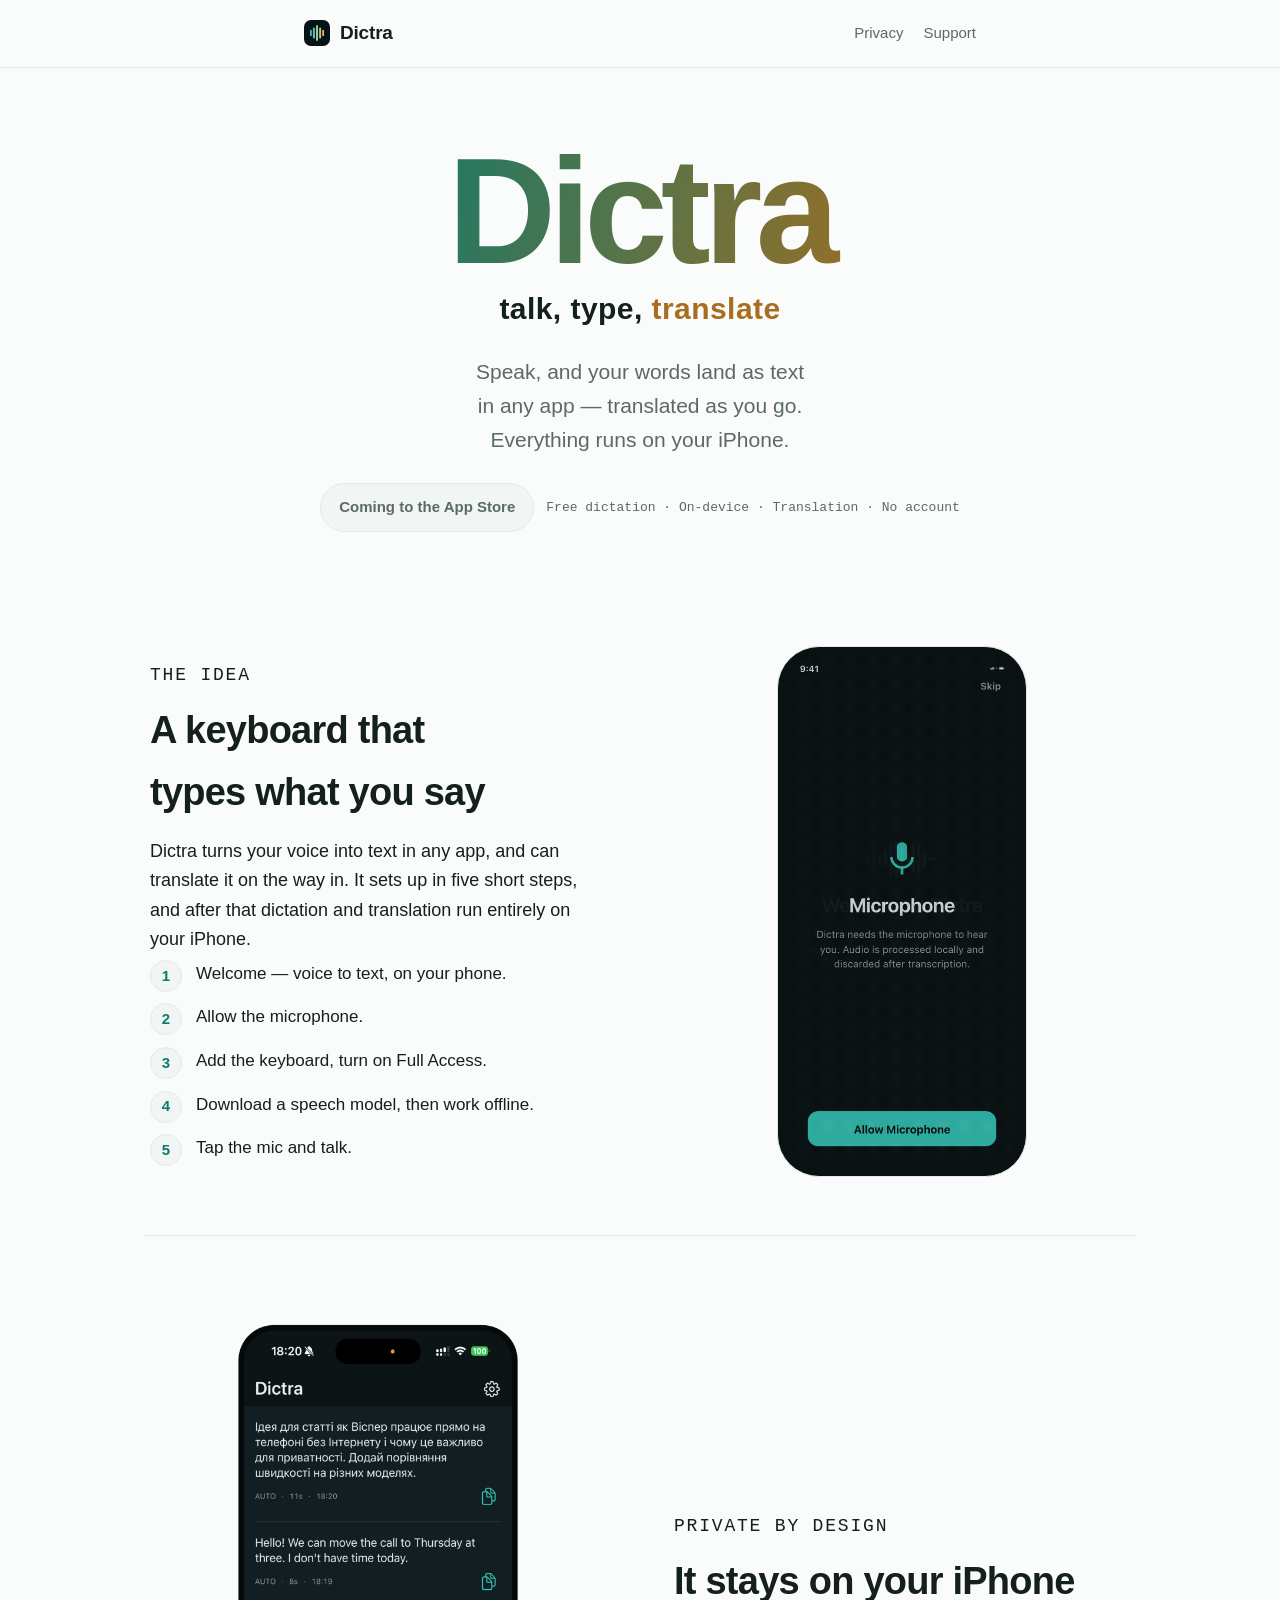
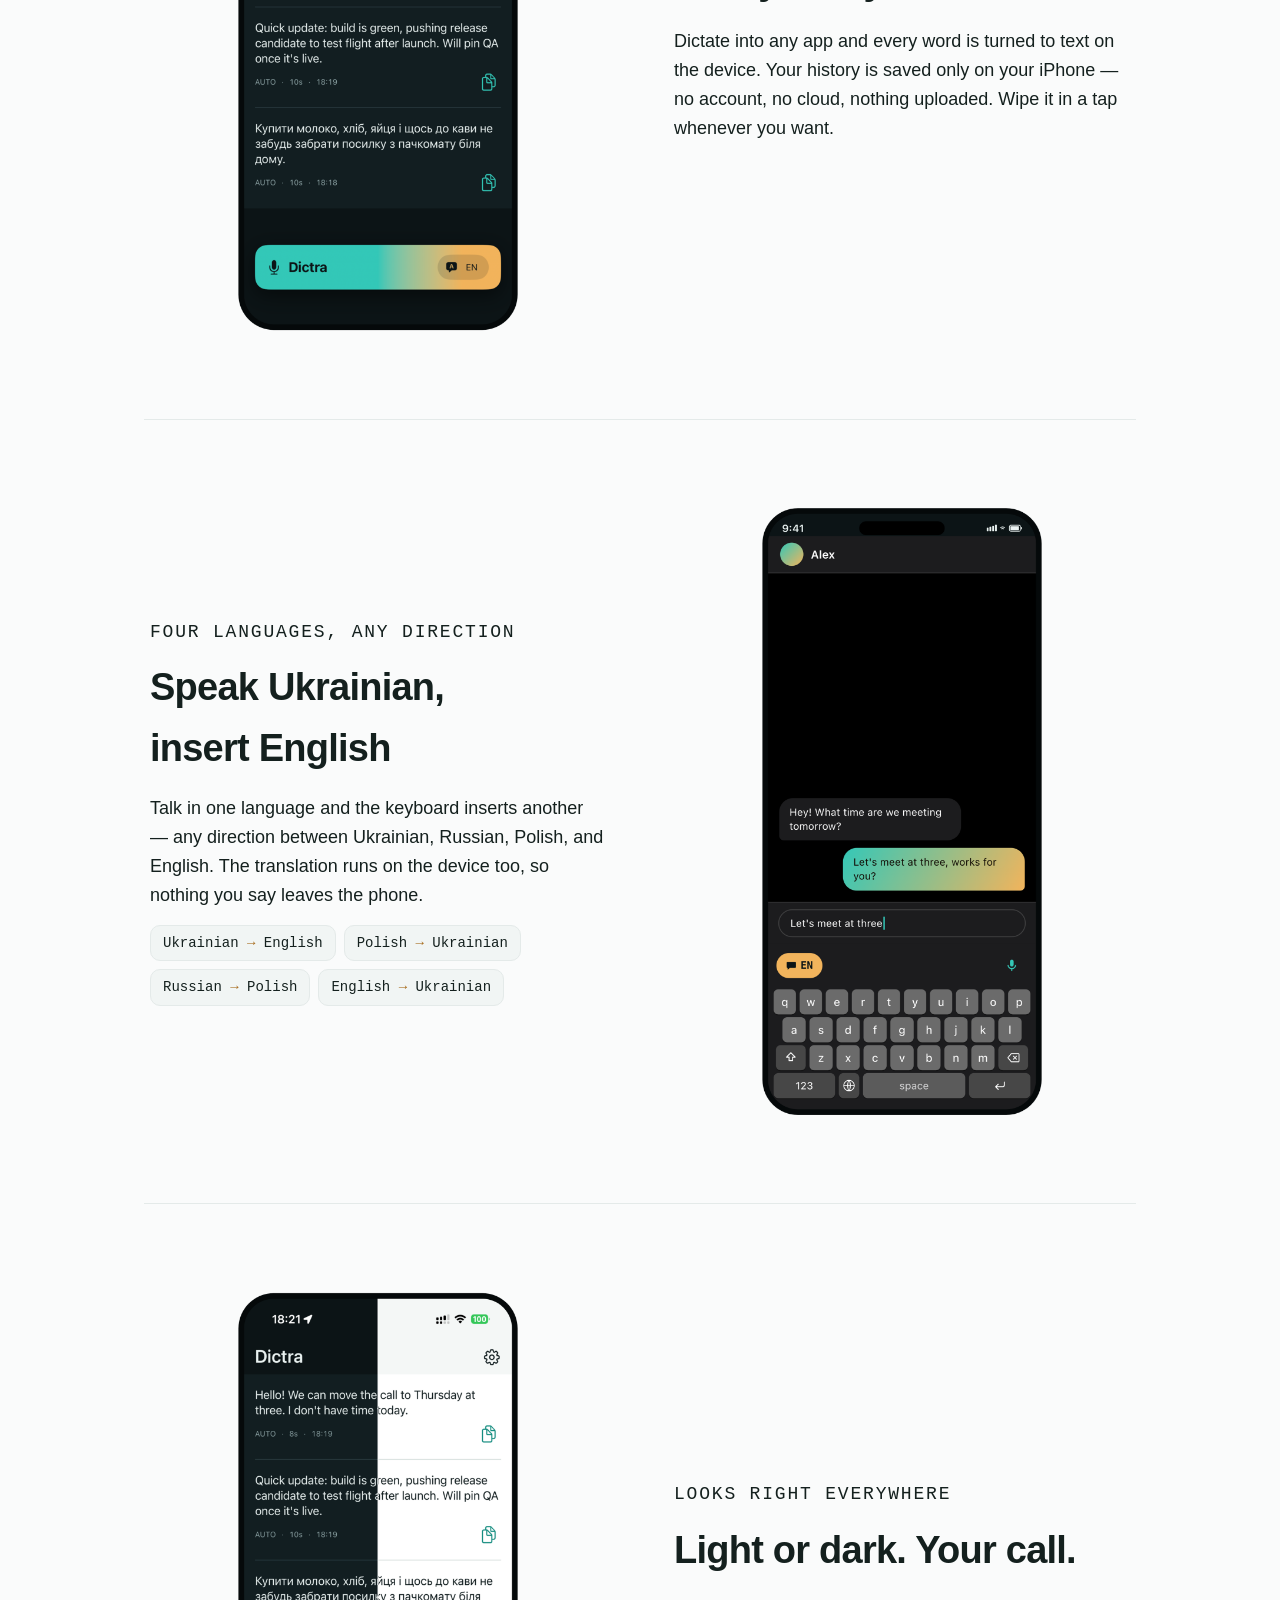
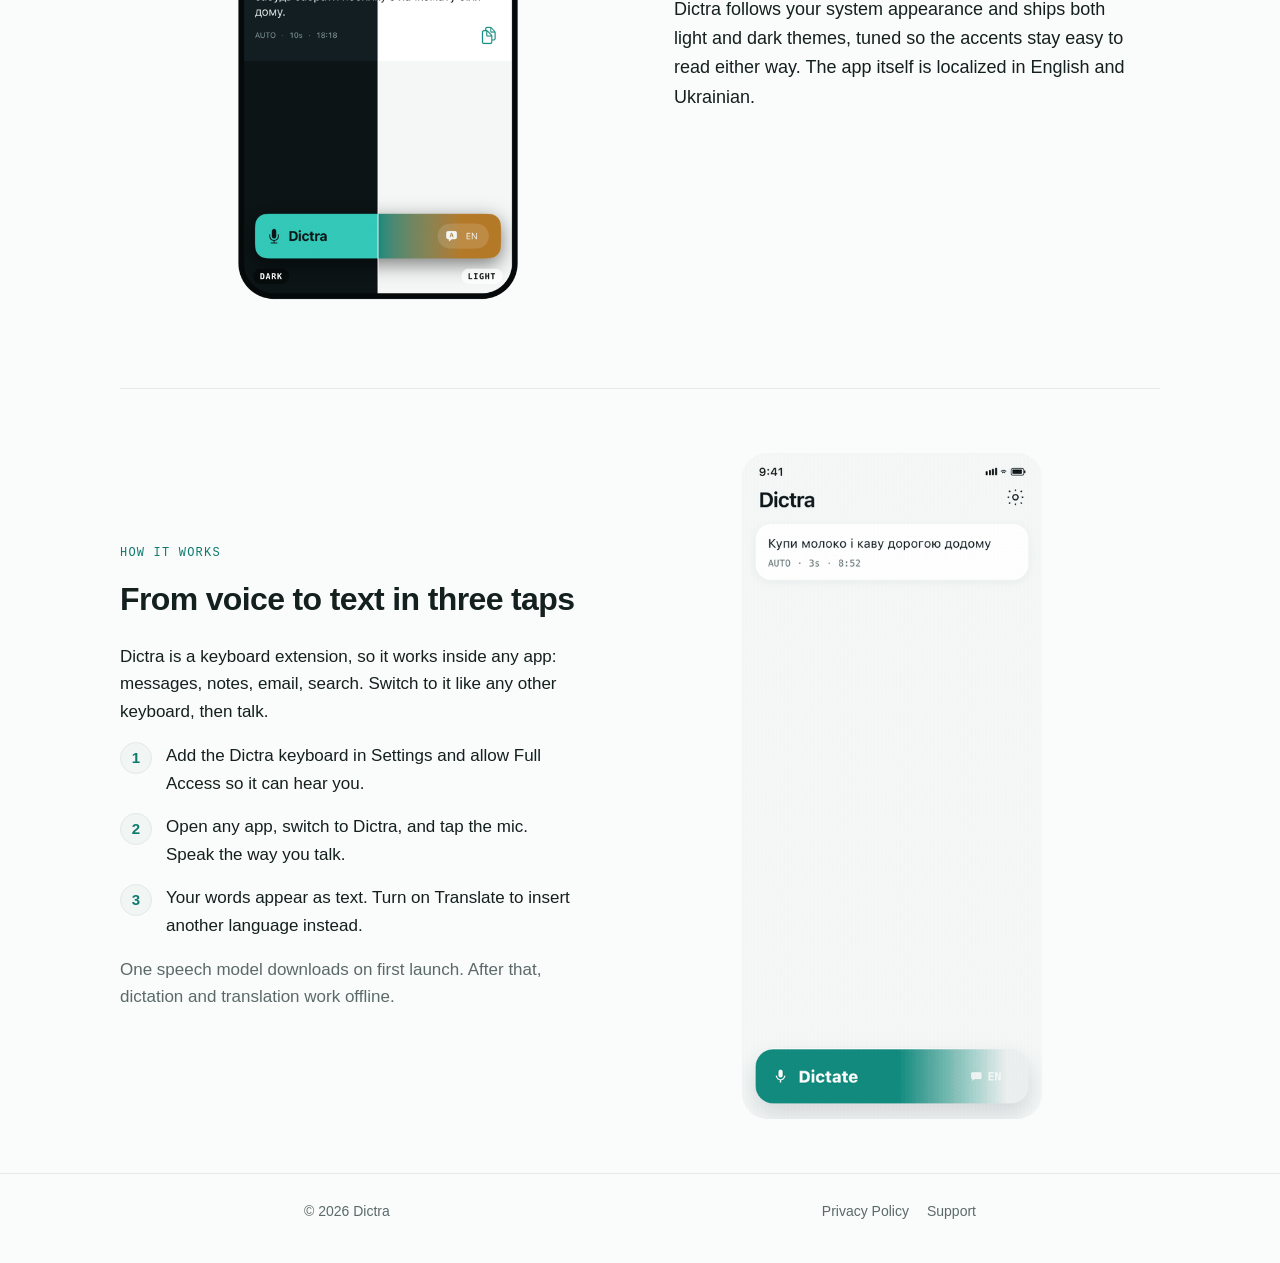
==== index.html @ 906a5cbb "Dictra marketing site: landing, privacy, support Static, self-contained marketing page for Dictra — " ====
<!doctype html>
<html lang="en">
<head>
  <meta charset="utf-8">
  <meta name="viewport" content="width=device-width, initial-scale=1">
  <title>Dictra — Talk, Type, Translate</title>
  <meta name="description" content="A private iOS keyboard that turns your voice into text, or its translation, in any app. Dictation and translation run on your iPhone. Ukrainian, Russian, Polish, English. Free.">
  <link rel="icon" type="image/png" sizes="256x256" href="assets/icon/favicon-256.png">
  <link rel="icon" type="image/png" sizes="32x32" href="assets/icon/favicon-32.png">
  <link rel="apple-touch-icon" href="assets/icon/apple-touch-icon.png">
  <meta name="theme-color" content="#0E1517">
  <meta property="og:type" content="website">
  <meta property="og:title" content="Dictra — Talk, Type, Translate">
  <meta property="og:description" content="Private, on-device dictation and translation in any app. Ukrainian, Russian, Polish, English. Free.">
  <meta property="og:image" content="assets/icon/dictra-icon-1024.png">
  <link rel="stylesheet" href="style.css">
</head>
<body>
  <header class="site-head">
    <div class="wrap">
      <a class="brand" href="index.html"><img class="mark" src="assets/icon/apple-touch-icon.png" alt="" width="26" height="26">Dictra</a>
      <nav class="nav">
        <a href="privacy.html">Privacy</a>
        <a href="support.html">Support</a>
      </nav>
    </div>
  </header>

  <main>
    <section class="hero">
      <div class="wrap">
        <h1 class="wordmark reveal">Dictra</h1>
        <p class="wordtag reveal">talk, type, <span class="tr">translate</span></p>
        <p class="lede reveal">Speak, and your words land as text in any app — translated as you go. Everything runs on your iPhone.</p>
        <div class="cta-row reveal">
          <span class="pill">Coming to the App Store</span>
          <span class="meta-pills">Free dictation · On-device · Translation · No account</span>
        </div>
      </div>
    </section>

    <section class="features">
      <div class="wrap">

        <article class="feature reverse">
          <div class="feature-media reveal from-right">
            <div class="phone-shell">
              <img class="phone-gif" src="assets/video/dictra-onboarding.gif" alt="Dictra's onboarding, screen by screen: welcome, microphone, keyboard, speech model, and the first dictation" loading="lazy" width="440" height="978">
            </div>
          </div>
          <div class="feature-copy reveal">
            <p class="kicker">The idea</p>
            <h2>A keyboard that types what you say</h2>
            <p>Dictra turns your voice into text in any app, and can translate it on the way in. It sets up in five short steps, and after that dictation and translation run entirely on your iPhone.</p>
            <ol class="steps onboarding-steps">
              <li>Welcome — voice to text, on your phone.</li>
              <li>Allow the microphone.</li>
              <li>Add the keyboard, turn on Full Access.</li>
              <li>Download a speech model, then work offline.</li>
              <li>Tap the mic and talk.</li>
            </ol>
          </div>
        </article>

        <article class="feature">
          <div class="feature-media reveal from-left">
            <img src="assets/screenshots/phone-history.png" alt="Dictra home with on-device dictation history" loading="lazy" width="1079" height="2264">
          </div>
          <div class="feature-copy reveal">
            <p class="kicker">Private by design</p>
            <h2>It stays on your iPhone</h2>
            <p>Dictate into any app and every word is turned to text on the device. Your history is saved only on your iPhone — no account, no cloud, nothing uploaded. Wipe it in a tap whenever you want.</p>
          </div>
        </article>

        <article class="feature reverse">
          <div class="feature-media reveal from-right">
            <img src="assets/screenshots/phone-keyboard.png" alt="Dictra keyboard translating Ukrainian to English in a chat" loading="lazy" width="1079" height="2264">
          </div>
          <div class="feature-copy reveal">
            <p class="kicker">Four languages, any direction</p>
            <h2>Speak Ukrainian, insert English</h2>
            <p>Talk in one language and the keyboard inserts another — any direction between Ukrainian, Russian, Polish, and English. The translation runs on the device too, so nothing you say leaves the phone.</p>
            <ul class="examples">
              <li>Ukrainian <b>→</b> English</li>
              <li>Polish <b>→</b> Ukrainian</li>
              <li>Russian <b>→</b> Polish</li>
              <li>English <b>→</b> Ukrainian</li>
            </ul>
          </div>
        </article>

        <article class="feature">
          <div class="feature-media reveal from-left">
            <img src="assets/screenshots/phone-themes.png" alt="Dictra shown side by side in dark and light themes" loading="lazy" width="1079" height="2264">
          </div>
          <div class="feature-copy reveal">
            <p class="kicker">Looks right everywhere</p>
            <h2>Light or dark. Your call.</h2>
            <p>Dictra follows your system appearance and ships both light and dark themes, tuned so the accents stay easy to read either way. The app itself is localized in English and Ukrainian.</p>
          </div>
        </article>

      </div>
    </section>

    <section class="howto">
      <div class="wrap promo">
        <div class="promo-copy reveal">
          <p class="kicker">How it works</p>
          <h2>From voice to text in three taps</h2>
          <p>Dictra is a keyboard extension, so it works inside any app: messages, notes, email, search. Switch to it like any other keyboard, then talk.</p>
          <ol class="steps">
            <li>Add the Dictra keyboard in Settings and allow Full Access so it can hear you.</li>
            <li>Open any app, switch to Dictra, and tap the mic. Speak the way you talk.</li>
            <li>Your words appear as text. Turn on Translate to insert another language instead.</li>
          </ol>
          <p class="muted">One speech model downloads on first launch. After that, dictation and translation work offline.</p>
        </div>
        <div class="promo-video reveal from-right">
          <img class="promo-gif" src="assets/video/dictra-promo.gif" alt="Dictra in motion — dictate into the field, then translate" loading="lazy">
        </div>
      </div>
    </section>
  </main>

  <footer class="site-foot">
    <div class="wrap">
      <span>© 2026 Dictra</span>
      <span class="links">
        <a href="privacy.html">Privacy Policy</a>
        <a href="support.html">Support</a>
      </span>
    </div>
  </footer>

  <script>
    (function () {
      var els = document.querySelectorAll('.reveal');
      var reduce = window.matchMedia && window.matchMedia('(prefers-reduced-motion: reduce)').matches;
      if (reduce || !('IntersectionObserver' in window)) {
        els.forEach(function (el) { el.classList.add('in'); });
        return;
      }
      var io = new IntersectionObserver(function (entries) {
        entries.forEach(function (e) {
          if (e.isIntersecting) { e.target.classList.add('in'); io.unobserve(e.target); }
        });
      }, { threshold: 0.14, rootMargin: '0px 0px -7% 0px' });
      els.forEach(function (el) { io.observe(el); });
    })();
  </script>
</body>
</html>
---- style.css ----
/* Dictra site — shared styles. Self-contained: no web fonts, no third-party
   requests, to match the product's privacy stance. Light and dark via the
   viewer's OS preference. */

:root {
  --bg: #FAFBFB;
  --surface: #FFFFFF;
  --surface-2: #F1F5F4;
  --text: #14201E;
  --muted: #5B6A69;
  --line: #E4EAE9;
  --voice: #0E7A6E;   /* teal — "voice" / dictation */
  --meaning: #A86D1F; /* amber — "meaning" / translation */
  --radius: 14px;
  --maxw: 720px;
  color-scheme: light dark;
}

@media (prefers-color-scheme: dark) {
  :root {
    --bg: #0E1517;
    --surface: #16211F;
    --surface-2: #1B2A2E;
    --text: #E8EFEE;
    --muted: #8DA3A5;
    --line: #26363A;
    --voice: #34C8B8;
    --meaning: #F2B45C;
  }
}

* { box-sizing: border-box; }
html { -webkit-text-size-adjust: 100%; }

body {
  margin: 0;
  background: var(--bg);
  color: var(--text);
  font-family: -apple-system, BlinkMacSystemFont, "Segoe UI", Roboto, Helvetica, Arial, sans-serif;
  font-size: 17px;
  line-height: 1.62;
  -webkit-font-smoothing: antialiased;
  text-rendering: optimizeLegibility;
}

.wrap { max-width: var(--maxw); margin: 0 auto; padding: 0 24px; }

a { color: var(--voice); text-decoration: none; }
a:hover { text-decoration: underline; }
a:focus-visible { outline: 2px solid var(--voice); outline-offset: 2px; border-radius: 4px; }

/* Header */
.site-head { border-bottom: 1px solid var(--line); }
.site-head .wrap {
  display: flex; align-items: center; justify-content: space-between;
  gap: 16px; padding-top: 18px; padding-bottom: 18px;
}
.brand {
  display: inline-flex; align-items: center; gap: 10px;
  font-weight: 700; font-size: 19px; letter-spacing: -0.01em; color: var(--text);
}
.brand:hover { text-decoration: none; }
.brand .mark {
  width: 26px; height: 26px; border-radius: 7px;
  display: inline-block; object-fit: cover; flex: none;
}
.nav { display: flex; gap: 20px; font-size: 15px; }
.nav a { color: var(--muted); }
.nav a:hover { color: var(--text); text-decoration: none; }

/* Hero */
.hero { padding: 76px 0 56px; text-align: center; }
.eyebrow {
  font-family: ui-monospace, "SF Mono", Menlo, monospace;
  font-size: 13px; letter-spacing: 0.08em; text-transform: uppercase;
  color: var(--muted); margin: 0 0 18px;
}
h1 {
  font-size: clamp(38px, 7vw, 56px); line-height: 1.05; letter-spacing: -0.03em;
  font-weight: 800; margin: 0 0 20px; text-wrap: balance;
}
h1 .accent { color: var(--meaning); }
.lede {
  font-size: clamp(18px, 2.4vw, 21px); color: var(--muted);
  max-width: 34ch; margin: 0 auto 26px; text-wrap: balance;
}
.langs {
  display: inline-flex; flex-wrap: wrap; gap: 8px; justify-content: center;
  list-style: none; padding: 0; margin: 0 0 30px;
}
.langs li {
  font-size: 14px; color: var(--text);
  background: var(--surface-2); border: 1px solid var(--line);
  padding: 5px 12px; border-radius: 999px;
}
.cta-row { display: flex; gap: 12px; justify-content: center; flex-wrap: wrap; }
.pill {
  display: inline-flex; align-items: center; gap: 8px;
  font-size: 15px; font-weight: 600;
  padding: 11px 18px; border-radius: 999px;
  background: var(--surface-2); color: var(--muted); border: 1px solid var(--line);
}

/* Sections */
section.block { padding: 40px 0; border-top: 1px solid var(--line); }
section.block:first-of-type { border-top: none; }
.kicker {
  font-family: ui-monospace, "SF Mono", Menlo, monospace;
  font-size: 12px; letter-spacing: 0.1em; text-transform: uppercase;
  color: var(--voice); margin: 0 0 10px;
}
section.block h2 {
  font-size: clamp(24px, 3.5vw, 30px); letter-spacing: -0.02em; font-weight: 750;
  margin: 0 0 12px; text-wrap: balance;
}
section.block p { margin: 0 0 14px; color: var(--text); }
section.block p.muted { color: var(--muted); }

.examples { display: flex; flex-wrap: wrap; gap: 8px; list-style: none; padding: 0; margin: 14px 0 0; }
.examples li {
  font-family: ui-monospace, "SF Mono", Menlo, monospace; font-size: 14px;
  background: var(--surface-2); border: 1px solid var(--line);
  padding: 6px 12px; border-radius: 10px; color: var(--text);
}
.examples li b { color: var(--meaning); font-weight: 600; }

/* Ordered steps */
ol.steps { margin: 6px 0 0; padding: 0; list-style: none; counter-reset: step; }
ol.steps li {
  position: relative; padding: 0 0 16px 46px; counter-increment: step;
}
ol.steps li::before {
  content: counter(step);
  position: absolute; left: 0; top: 0;
  width: 30px; height: 30px; border-radius: 50%;
  background: var(--surface-2); border: 1px solid var(--line);
  color: var(--voice); font-weight: 700; font-size: 15px;
  display: inline-flex; align-items: center; justify-content: center;
}
ol.steps li:last-child { padding-bottom: 0; }

/* Legal / long-form copy */
.doc h1 { font-size: clamp(30px, 5vw, 40px); text-align: left; margin: 0 0 8px; }
.doc .updated { color: var(--muted); font-size: 15px; margin: 0 0 32px; }
.doc h2 {
  font-size: 20px; letter-spacing: -0.01em; font-weight: 700;
  margin: 32px 0 8px;
}
.doc p { margin: 0 0 14px; }
.page-main { padding: 56px 0 72px; }

/* FAQ */
.faq { display: grid; gap: 18px; margin-top: 8px; }
.faq .q {
  background: var(--surface); border: 1px solid var(--line);
  border-radius: var(--radius); padding: 18px 20px;
}
.faq .q h3 { margin: 0 0 6px; font-size: 17px; font-weight: 700; }
.faq .q p { margin: 0; color: var(--muted); }

.contact-card {
  background: var(--surface-2); border: 1px solid var(--line);
  border-radius: var(--radius); padding: 22px 24px; margin-top: 24px;
}
.contact-card .label {
  font-family: ui-monospace, "SF Mono", Menlo, monospace;
  font-size: 12px; letter-spacing: 0.08em; text-transform: uppercase;
  color: var(--muted); margin: 0 0 4px;
}
.contact-card .email { font-size: 20px; font-weight: 700; }

/* Footer */
.site-foot { border-top: 1px solid var(--line); margin-top: 40px; }
.site-foot .wrap {
  display: flex; flex-wrap: wrap; align-items: center; justify-content: space-between;
  gap: 12px; padding-top: 26px; padding-bottom: 40px;
  color: var(--muted); font-size: 14px;
}
.site-foot .links { display: flex; gap: 18px; }
.site-foot a { color: var(--muted); }
.site-foot a:hover { color: var(--text); text-decoration: none; }

@media (max-width: 480px) {
  .hero { padding: 54px 0 40px; }
  .nav { gap: 14px; }
}

/* ---- Landing showcase ---- */
.cta-row { align-items: center; }
.meta-pills {
  font-family: ui-monospace, "SF Mono", Menlo, monospace;
  font-size: 13px; color: var(--muted);
}

/* Brand wordmark — the one bold moment; everything else stays quiet */
.wordmark {
  font-size: clamp(66px, 15vw, 150px);
  line-height: 0.9; letter-spacing: -0.045em; font-weight: 800;
  margin: 0 0 6px;
  background: linear-gradient(104deg, var(--voice) 8%, var(--meaning) 94%);
  -webkit-background-clip: text; background-clip: text;
  color: var(--voice); -webkit-text-fill-color: transparent;
}
.wordtag {
  font-size: clamp(18px, 4.4vw, 30px); font-weight: 650; letter-spacing: 0.015em;
  margin: 0 0 22px; color: var(--text);
}
.wordtag .tr { color: var(--meaning); }

/* Feature rows — large screenshot beside its topic, alternating sides */
.features .wrap, .howto .wrap { max-width: 1040px; }
.feature {
  display: grid; grid-template-columns: 1fr; gap: 22px; align-items: center;
  padding: 34px 0;
}
.feature + .feature { border-top: 1px solid var(--line); }
.feature-media { display: flex; justify-content: center; }
.feature-media img {
  width: 100%; max-width: 290px; height: auto; display: block;
  transition: transform 0.5s cubic-bezier(0.2, 0.7, 0.2, 1);
}
.feature-copy .kicker { margin-bottom: 10px; }
.feature-copy h2 {
  font-size: clamp(26px, 4.2vw, 38px); letter-spacing: -0.02em; font-weight: 750;
  margin: 0 0 14px; text-wrap: balance;
}
.feature-copy p { margin: 0; color: var(--text); font-size: clamp(16px, 2vw, 18px); }

@media (min-width: 760px) {
  .feature { grid-template-columns: 1fr 1fr; gap: 56px; padding: 58px 0; }
  .feature-media img { max-width: 318px; }
  .feature.reverse .feature-media { order: 2; }
  .feature.reverse .feature-copy { order: 1; }
  .feature-copy { padding: 0 6px; }
}
@media (hover: hover) {
  .feature-media:hover img { transform: translateY(-10px); }
  .feature-media:hover .phone-shell { transform: translateY(-10px); }
  .feature-media:hover .phone-gif { transform: none; }
}

/* Onboarding intro — a looping screen in a device shell, so it reads
   as a phone beside the framed screenshots in the other rows. No shadow:
   the landing keeps media flat. */
.phone-shell {
  width: 100%; max-width: 250px;
  padding: 9px; border-radius: 42px;
  background: #0A1113; border: 1px solid var(--line);
  transition: transform 0.5s cubic-bezier(0.2, 0.7, 0.2, 1);
}
.phone-gif {
  display: block; width: 100%; height: auto;
  max-width: none; filter: none; border-radius: 33px;
}
.onboarding-steps { margin-top: 16px; }
.onboarding-steps li { padding-bottom: 13px; }

/* How it works + promo video.
   Internal separators stay short (inset to the content column); only the
   header and footer rules run edge-to-edge. This divider matches the
   feature-row dividers rather than spanning the full section. */
.promo {
  display: grid; grid-template-columns: 1fr; gap: 28px; align-items: center;
  padding: 48px 0 10px;
  border-top: 1px solid var(--line);
}
.promo-copy h2 {
  font-size: clamp(24px, 3.6vw, 32px); letter-spacing: -0.02em; font-weight: 750;
  margin: 0 0 16px; text-wrap: balance;
}
.promo-copy .muted { color: var(--muted); margin-top: 16px; }
.promo-video { display: flex; justify-content: center; }
.promo-video .promo-gif {
  width: 300px; max-width: 80vw; height: auto; border-radius: 26px;
  background: #EEF3F2; display: block;
}
@media (min-width: 760px) {
  .promo { grid-template-columns: 0.92fr 1.08fr; gap: 48px; padding: 64px 0 14px; }
  .promo-video { order: 2; }
  .promo-copy { order: 1; }
}

/* Scroll-reveal motion — light, presentational, respects reduced-motion */
.reveal {
  opacity: 0; transform: translateY(22px);
  transition: opacity 0.7s ease, transform 0.7s cubic-bezier(0.2, 0.7, 0.2, 1);
}
.reveal.from-left { transform: translateX(-34px); }
.reveal.from-right { transform: translateX(34px); }
.reveal.in { opacity: 1; transform: none; }

.hero .reveal { transition-delay: 0.04s; }
.hero .wordmark.reveal { transition-delay: 0.10s; }
.hero .wordtag.reveal { transition-delay: 0.16s; }
.hero .lede.reveal { transition-delay: 0.22s; }
.hero .cta-row.reveal { transition-delay: 0.28s; }
.feature-copy.reveal { transition-delay: 0.08s; }

@media (prefers-reduced-motion: reduce) {
  .reveal, .feature-media img { transition: none; }
  .reveal { opacity: 1; transform: none; }
}

@media (max-width: 480px) {
  .feature-media img { max-width: 258px; }
}
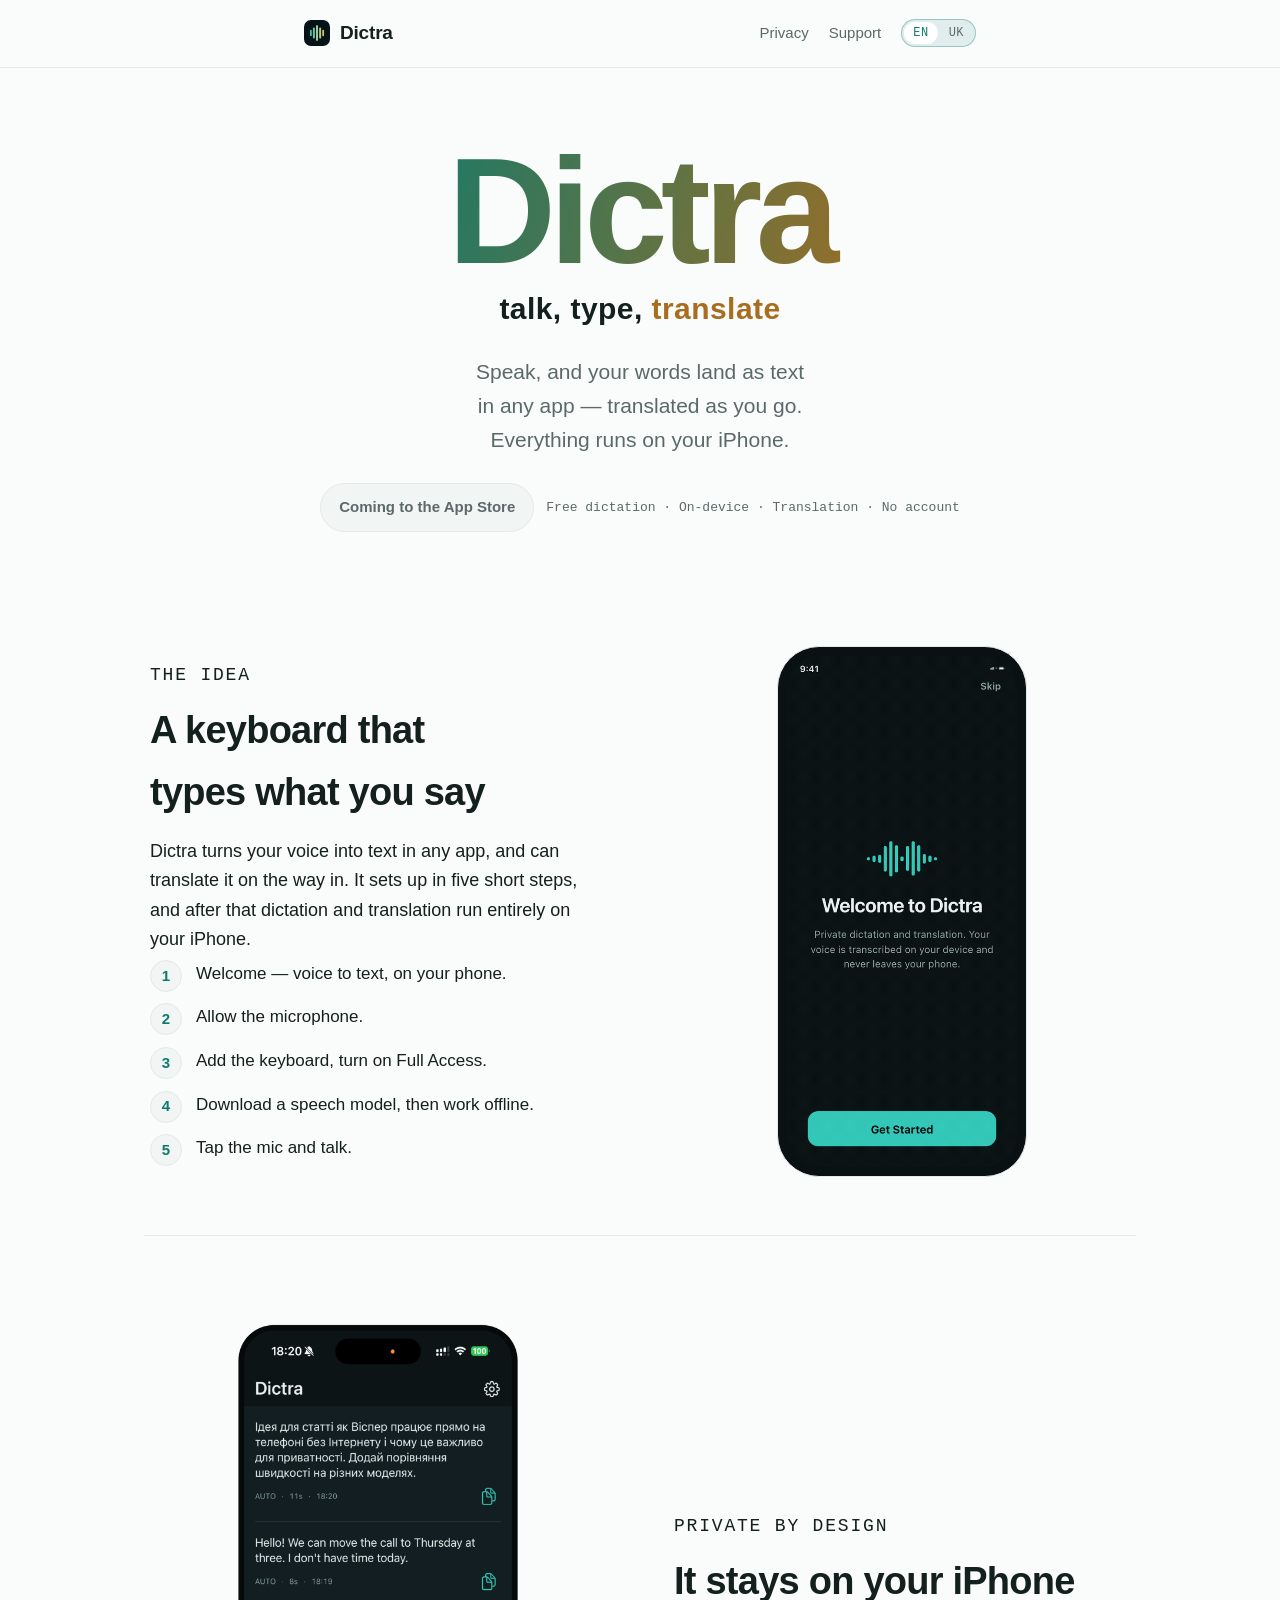
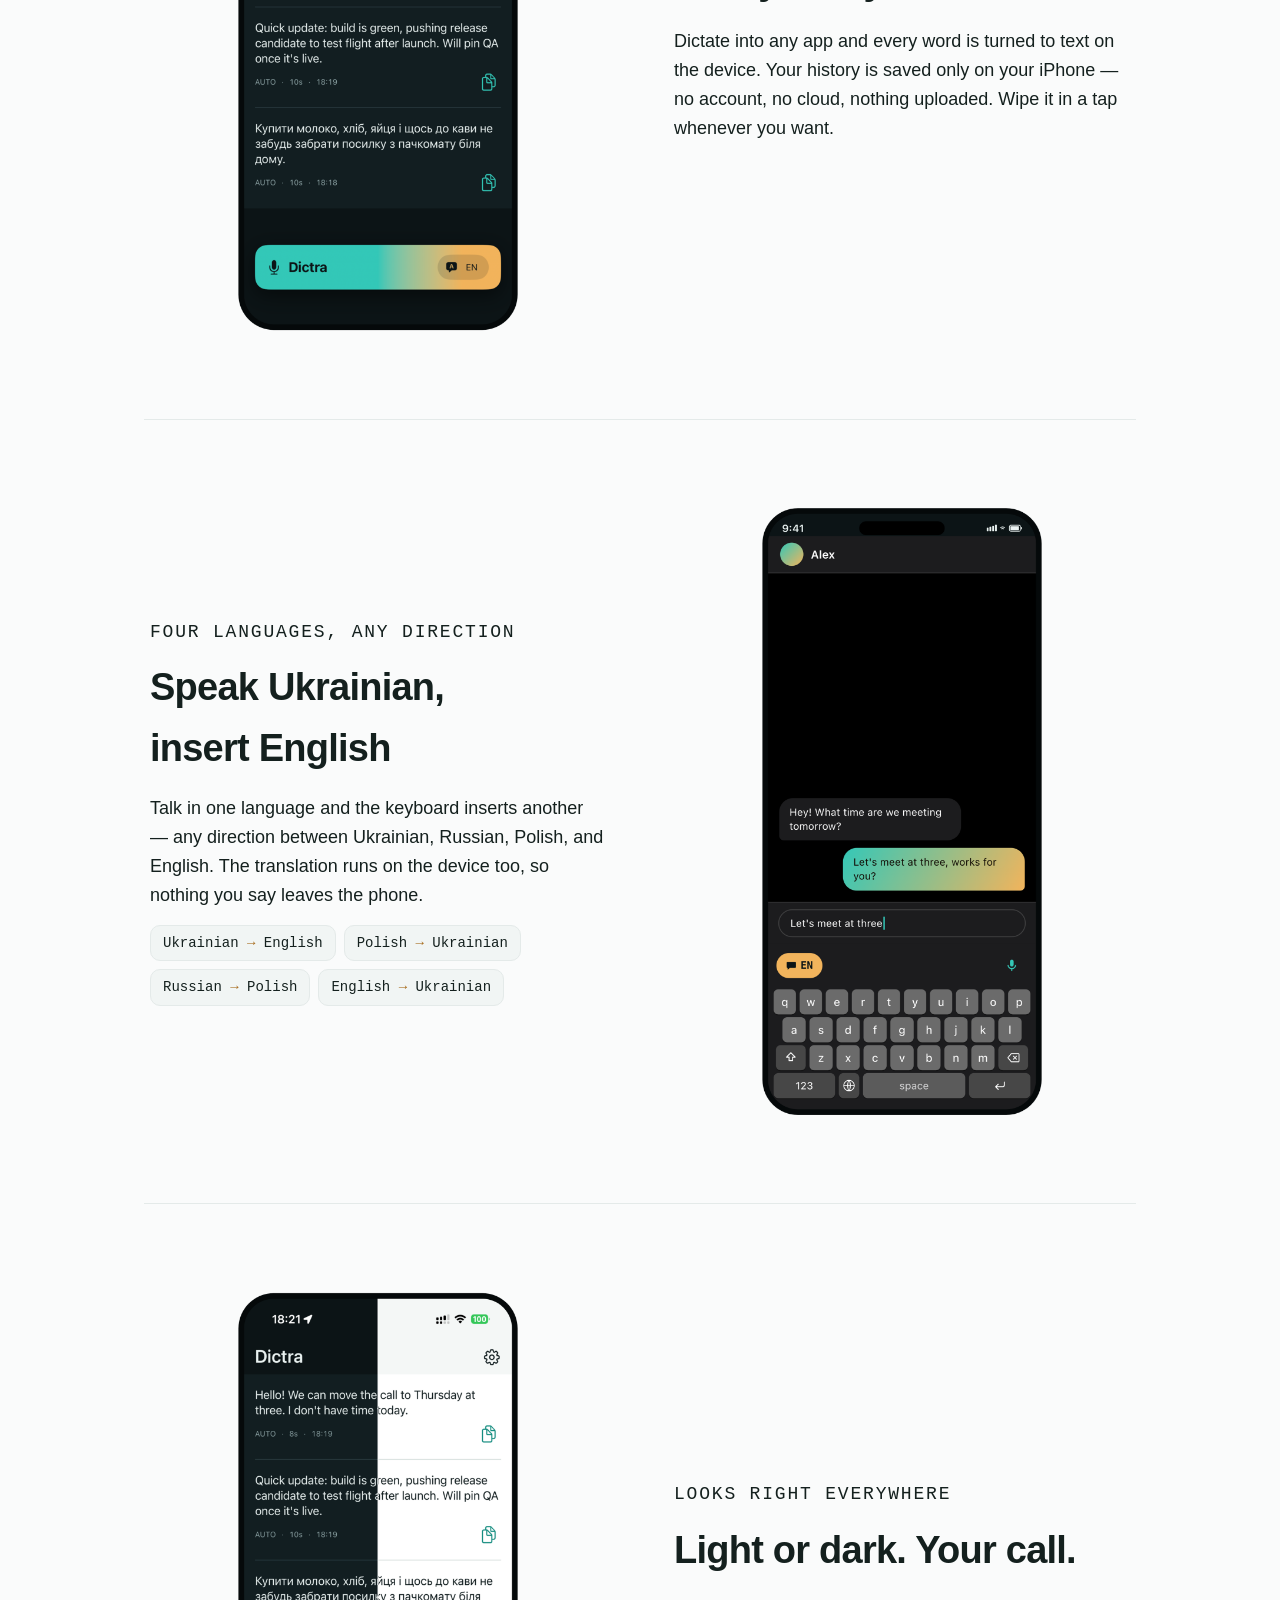
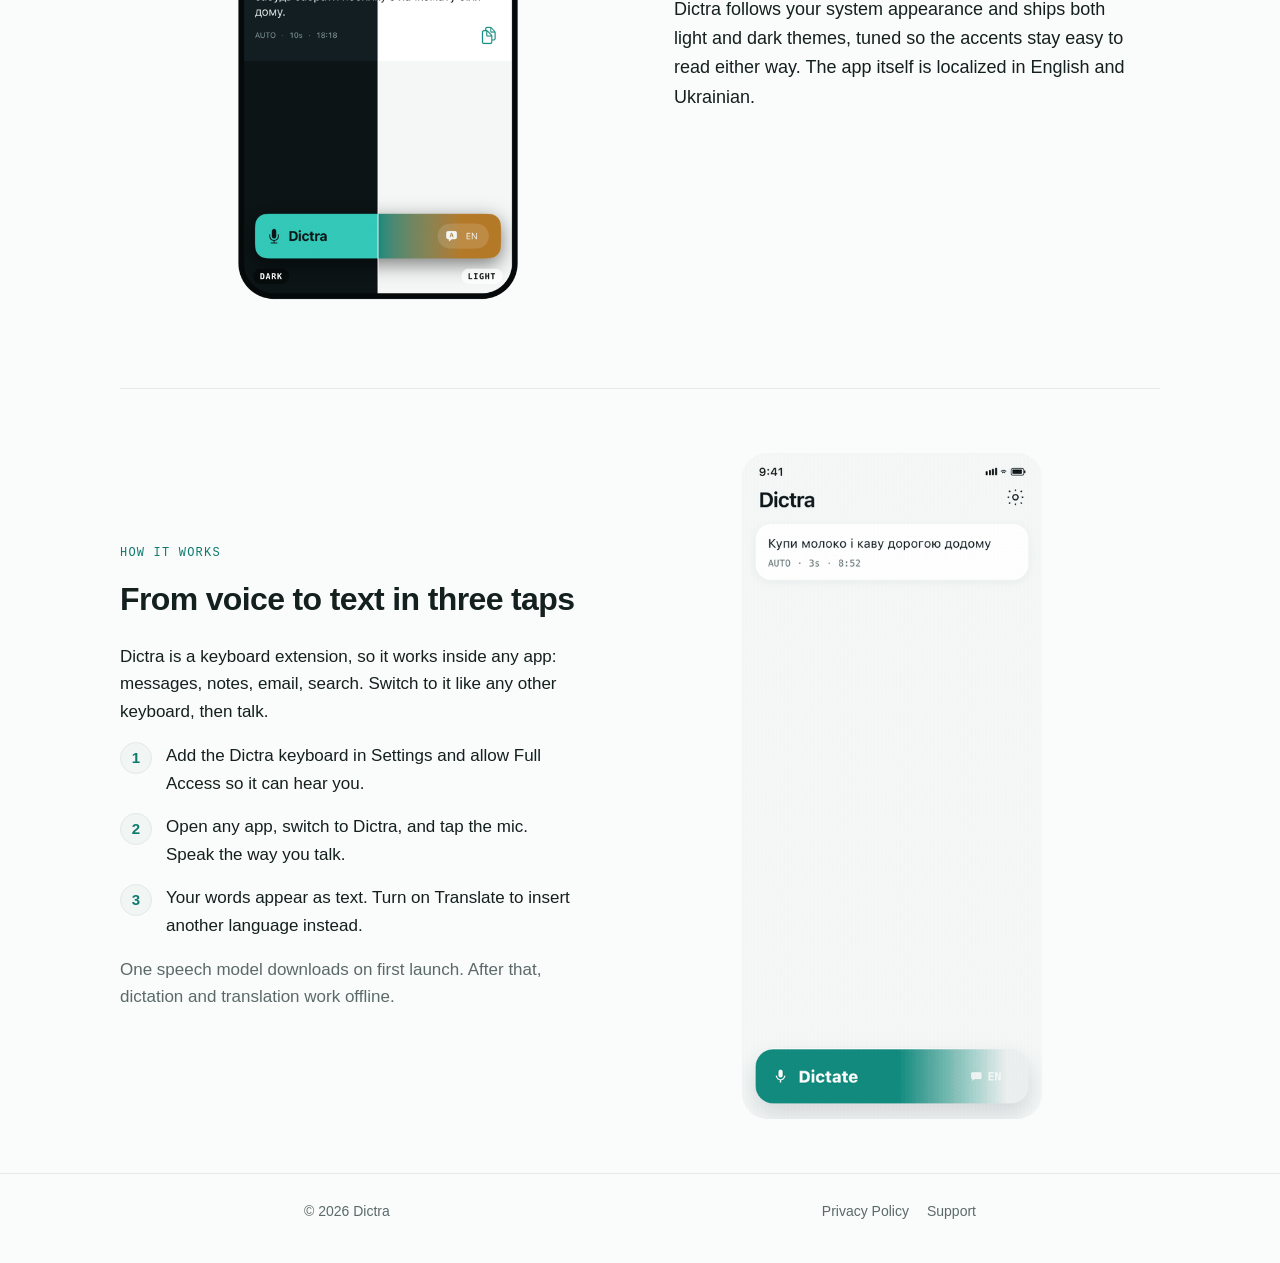
==== commit 6710014a: "Add EN/UK language toggle with Ukrainian localization - i18n.js: client-side EN/UK switch (browser-l" ====
--- a/index.html
+++ b/index.html
@@ -3,7 +3,7 @@
 <head>
   <meta charset="utf-8">
   <meta name="viewport" content="width=device-width, initial-scale=1">
-  <title>Dictra — Talk, Type, Translate</title>
+  <title data-i18n="title.index">Dictra — Talk, Type, Translate</title>
   <meta name="description" content="A private iOS keyboard that turns your voice into text, or its translation, in any app. Dictation and translation run on your iPhone. Ukrainian, Russian, Polish, English. Free.">
   <link rel="icon" type="image/png" sizes="256x256" href="assets/icon/favicon-256.png">
   <link rel="icon" type="image/png" sizes="32x32" href="assets/icon/favicon-32.png">
@@ -20,8 +20,12 @@
     <div class="wrap">
       <a class="brand" href="index.html"><img class="mark" src="assets/icon/apple-touch-icon.png" alt="" width="26" height="26">Dictra</a>
       <nav class="nav">
-        <a href="privacy.html">Privacy</a>
-        <a href="support.html">Support</a>
+        <a href="privacy.html" data-i18n="nav.privacy">Privacy</a>
+        <a href="support.html" data-i18n="nav.support">Support</a>
+        <div class="lang-toggle" role="group" aria-label="Language">
+          <button type="button" data-setlang="en" aria-pressed="true">EN</button>
+          <button type="button" data-setlang="uk" aria-pressed="false">UK</button>
+        </div>
       </nav>
     </div>
   </header>
@@ -30,11 +34,11 @@
     <section class="hero">
       <div class="wrap">
         <h1 class="wordmark reveal">Dictra</h1>
-        <p class="wordtag reveal">talk, type, <span class="tr">translate</span></p>
-        <p class="lede reveal">Speak, and your words land as text in any app — translated as you go. Everything runs on your iPhone.</p>
+        <p class="wordtag reveal" data-i18n="hero.tag">talk, type, <span class="tr">translate</span></p>
+        <p class="lede reveal" data-i18n="hero.lede">Speak, and your words land as text in any app — translated as you go. Everything runs on your iPhone.</p>
         <div class="cta-row reveal">
-          <span class="pill">Coming to the App Store</span>
-          <span class="meta-pills">Free dictation · On-device · Translation · No account</span>
+          <span class="pill" data-i18n="hero.pill">Coming to the App Store</span>
+          <span class="meta-pills" data-i18n="hero.pills">Free dictation · On-device · Translation · No account</span>
         </div>
       </div>
     </section>
@@ -49,15 +53,15 @@
             </div>
           </div>
           <div class="feature-copy reveal">
-            <p class="kicker">The idea</p>
-            <h2>A keyboard that types what you say</h2>
-            <p>Dictra turns your voice into text in any app, and can translate it on the way in. It sets up in five short steps, and after that dictation and translation run entirely on your iPhone.</p>
+            <p class="kicker" data-i18n="f1.kicker">The idea</p>
+            <h2 data-i18n="f1.h2">A keyboard that types what you say</h2>
+            <p data-i18n="f1.p">Dictra turns your voice into text in any app, and can translate it on the way in. It sets up in five short steps, and after that dictation and translation run entirely on your iPhone.</p>
             <ol class="steps onboarding-steps">
-              <li>Welcome — voice to text, on your phone.</li>
-              <li>Allow the microphone.</li>
-              <li>Add the keyboard, turn on Full Access.</li>
-              <li>Download a speech model, then work offline.</li>
-              <li>Tap the mic and talk.</li>
+              <li data-i18n="f1.s1">Welcome — voice to text, on your phone.</li>
+              <li data-i18n="f1.s2">Allow the microphone.</li>
+              <li data-i18n="f1.s3">Add the keyboard, turn on Full Access.</li>
+              <li data-i18n="f1.s4">Download a speech model, then work offline.</li>
+              <li data-i18n="f1.s5">Tap the mic and talk.</li>
             </ol>
           </div>
         </article>
@@ -67,9 +71,9 @@
             <img src="assets/screenshots/phone-history.png" alt="Dictra home with on-device dictation history" loading="lazy" width="1079" height="2264">
           </div>
           <div class="feature-copy reveal">
-            <p class="kicker">Private by design</p>
-            <h2>It stays on your iPhone</h2>
-            <p>Dictate into any app and every word is turned to text on the device. Your history is saved only on your iPhone — no account, no cloud, nothing uploaded. Wipe it in a tap whenever you want.</p>
+            <p class="kicker" data-i18n="f2.kicker">Private by design</p>
+            <h2 data-i18n="f2.h2">It stays on your iPhone</h2>
+            <p data-i18n="f2.p">Dictate into any app and every word is turned to text on the device. Your history is saved only on your iPhone — no account, no cloud, nothing uploaded. Wipe it in a tap whenever you want.</p>
           </div>
         </article>
 
@@ -78,14 +82,14 @@
             <img src="assets/screenshots/phone-keyboard.png" alt="Dictra keyboard translating Ukrainian to English in a chat" loading="lazy" width="1079" height="2264">
           </div>
           <div class="feature-copy reveal">
-            <p class="kicker">Four languages, any direction</p>
-            <h2>Speak Ukrainian, insert English</h2>
-            <p>Talk in one language and the keyboard inserts another — any direction between Ukrainian, Russian, Polish, and English. The translation runs on the device too, so nothing you say leaves the phone.</p>
+            <p class="kicker" data-i18n="f3.kicker">Four languages, any direction</p>
+            <h2 data-i18n="f3.h2">Speak Ukrainian, insert English</h2>
+            <p data-i18n="f3.p">Talk in one language and the keyboard inserts another — any direction between Ukrainian, Russian, Polish, and English. The translation runs on the device too, so nothing you say leaves the phone.</p>
             <ul class="examples">
-              <li>Ukrainian <b>→</b> English</li>
-              <li>Polish <b>→</b> Ukrainian</li>
-              <li>Russian <b>→</b> Polish</li>
-              <li>English <b>→</b> Ukrainian</li>
+              <li data-i18n="f3.e1">Ukrainian <b>→</b> English</li>
+              <li data-i18n="f3.e2">Polish <b>→</b> Ukrainian</li>
+              <li data-i18n="f3.e3">Russian <b>→</b> Polish</li>
+              <li data-i18n="f3.e4">English <b>→</b> Ukrainian</li>
             </ul>
           </div>
         </article>
@@ -95,9 +99,9 @@
             <img src="assets/screenshots/phone-themes.png" alt="Dictra shown side by side in dark and light themes" loading="lazy" width="1079" height="2264">
           </div>
           <div class="feature-copy reveal">
-            <p class="kicker">Looks right everywhere</p>
-            <h2>Light or dark. Your call.</h2>
-            <p>Dictra follows your system appearance and ships both light and dark themes, tuned so the accents stay easy to read either way. The app itself is localized in English and Ukrainian.</p>
+            <p class="kicker" data-i18n="f4.kicker">Looks right everywhere</p>
+            <h2 data-i18n="f4.h2">Light or dark. Your call.</h2>
+            <p data-i18n="f4.p">Dictra follows your system appearance and ships both light and dark themes, tuned so the accents stay easy to read either way. The app itself is localized in English and Ukrainian.</p>
           </div>
         </article>
 
@@ -107,15 +111,15 @@
     <section class="howto">
       <div class="wrap promo">
         <div class="promo-copy reveal">
-          <p class="kicker">How it works</p>
-          <h2>From voice to text in three taps</h2>
-          <p>Dictra is a keyboard extension, so it works inside any app: messages, notes, email, search. Switch to it like any other keyboard, then talk.</p>
+          <p class="kicker" data-i18n="ht.kicker">How it works</p>
+          <h2 data-i18n="ht.h2">From voice to text in three taps</h2>
+          <p data-i18n="ht.p">Dictra is a keyboard extension, so it works inside any app: messages, notes, email, search. Switch to it like any other keyboard, then talk.</p>
           <ol class="steps">
-            <li>Add the Dictra keyboard in Settings and allow Full Access so it can hear you.</li>
-            <li>Open any app, switch to Dictra, and tap the mic. Speak the way you talk.</li>
-            <li>Your words appear as text. Turn on Translate to insert another language instead.</li>
+            <li data-i18n="ht.s1">Add the Dictra keyboard in Settings and allow Full Access so it can hear you.</li>
+            <li data-i18n="ht.s2">Open any app, switch to Dictra, and tap the mic. Speak the way you talk.</li>
+            <li data-i18n="ht.s3">Your words appear as text. Turn on Translate to insert another language instead.</li>
           </ol>
-          <p class="muted">One speech model downloads on first launch. After that, dictation and translation work offline.</p>
+          <p class="muted" data-i18n="ht.muted">One speech model downloads on first launch. After that, dictation and translation work offline.</p>
         </div>
         <div class="promo-video reveal from-right">
           <img class="promo-gif" src="assets/video/dictra-promo.gif" alt="Dictra in motion — dictate into the field, then translate" loading="lazy">
@@ -128,8 +132,8 @@
     <div class="wrap">
       <span>© 2026 Dictra</span>
       <span class="links">
-        <a href="privacy.html">Privacy Policy</a>
-        <a href="support.html">Support</a>
+        <a href="privacy.html" data-i18n="foot.privacy">Privacy Policy</a>
+        <a href="support.html" data-i18n="foot.support">Support</a>
       </span>
     </div>
   </footer>
@@ -150,5 +154,6 @@
       els.forEach(function (el) { io.observe(el); });
     })();
   </script>
+  <script src="i18n.js"></script>
 </body>
 </html>
--- a/style.css
+++ b/style.css
@@ -11,6 +11,8 @@
   --line: #E4EAE9;
   --voice: #0E7A6E;   /* teal — "voice" / dictation */
   --meaning: #A86D1F; /* amber — "meaning" / translation */
+  --voice-soft: rgba(14, 122, 110, 0.10);  /* faint teal fill (accents) */
+  --voice-line: rgba(14, 122, 110, 0.34);  /* faint teal border */
   --radius: 14px;
   --maxw: 720px;
   color-scheme: light dark;
@@ -26,6 +28,8 @@
     --line: #26363A;
     --voice: #34C8B8;
     --meaning: #F2B45C;
+    --voice-soft: rgba(52, 200, 184, 0.13);
+    --voice-line: rgba(52, 200, 184, 0.32);
   }
 }
 
@@ -64,9 +68,26 @@
   width: 26px; height: 26px; border-radius: 7px;
   display: inline-block; object-fit: cover; flex: none;
 }
-.nav { display: flex; gap: 20px; font-size: 15px; }
+.nav { display: flex; align-items: center; gap: 20px; font-size: 15px; }
 .nav a { color: var(--muted); }
 .nav a:hover { color: var(--text); text-decoration: none; }
+
+/* Language toggle (EN · UK) */
+.lang-toggle {
+  display: inline-flex; align-items: center; gap: 2px;
+  border: 1px solid var(--voice-line); border-radius: 999px; padding: 2px;
+  background: var(--voice-soft);
+}
+.lang-toggle button {
+  font-family: ui-monospace, "SF Mono", Menlo, monospace;
+  font-size: 12px; letter-spacing: 0.04em; line-height: 1;
+  color: var(--muted); background: transparent; border: 0; cursor: pointer;
+  padding: 5px 9px; border-radius: 999px;
+  transition: color 0.15s, background 0.15s;
+}
+.lang-toggle button:hover { color: var(--voice); }
+.lang-toggle button[aria-pressed="true"] { color: var(--voice); background: var(--surface); }
+.lang-toggle button:focus-visible { outline: 2px solid var(--voice); outline-offset: 2px; }
 
 /* Hero */
 .hero { padding: 76px 0 56px; text-align: center; }
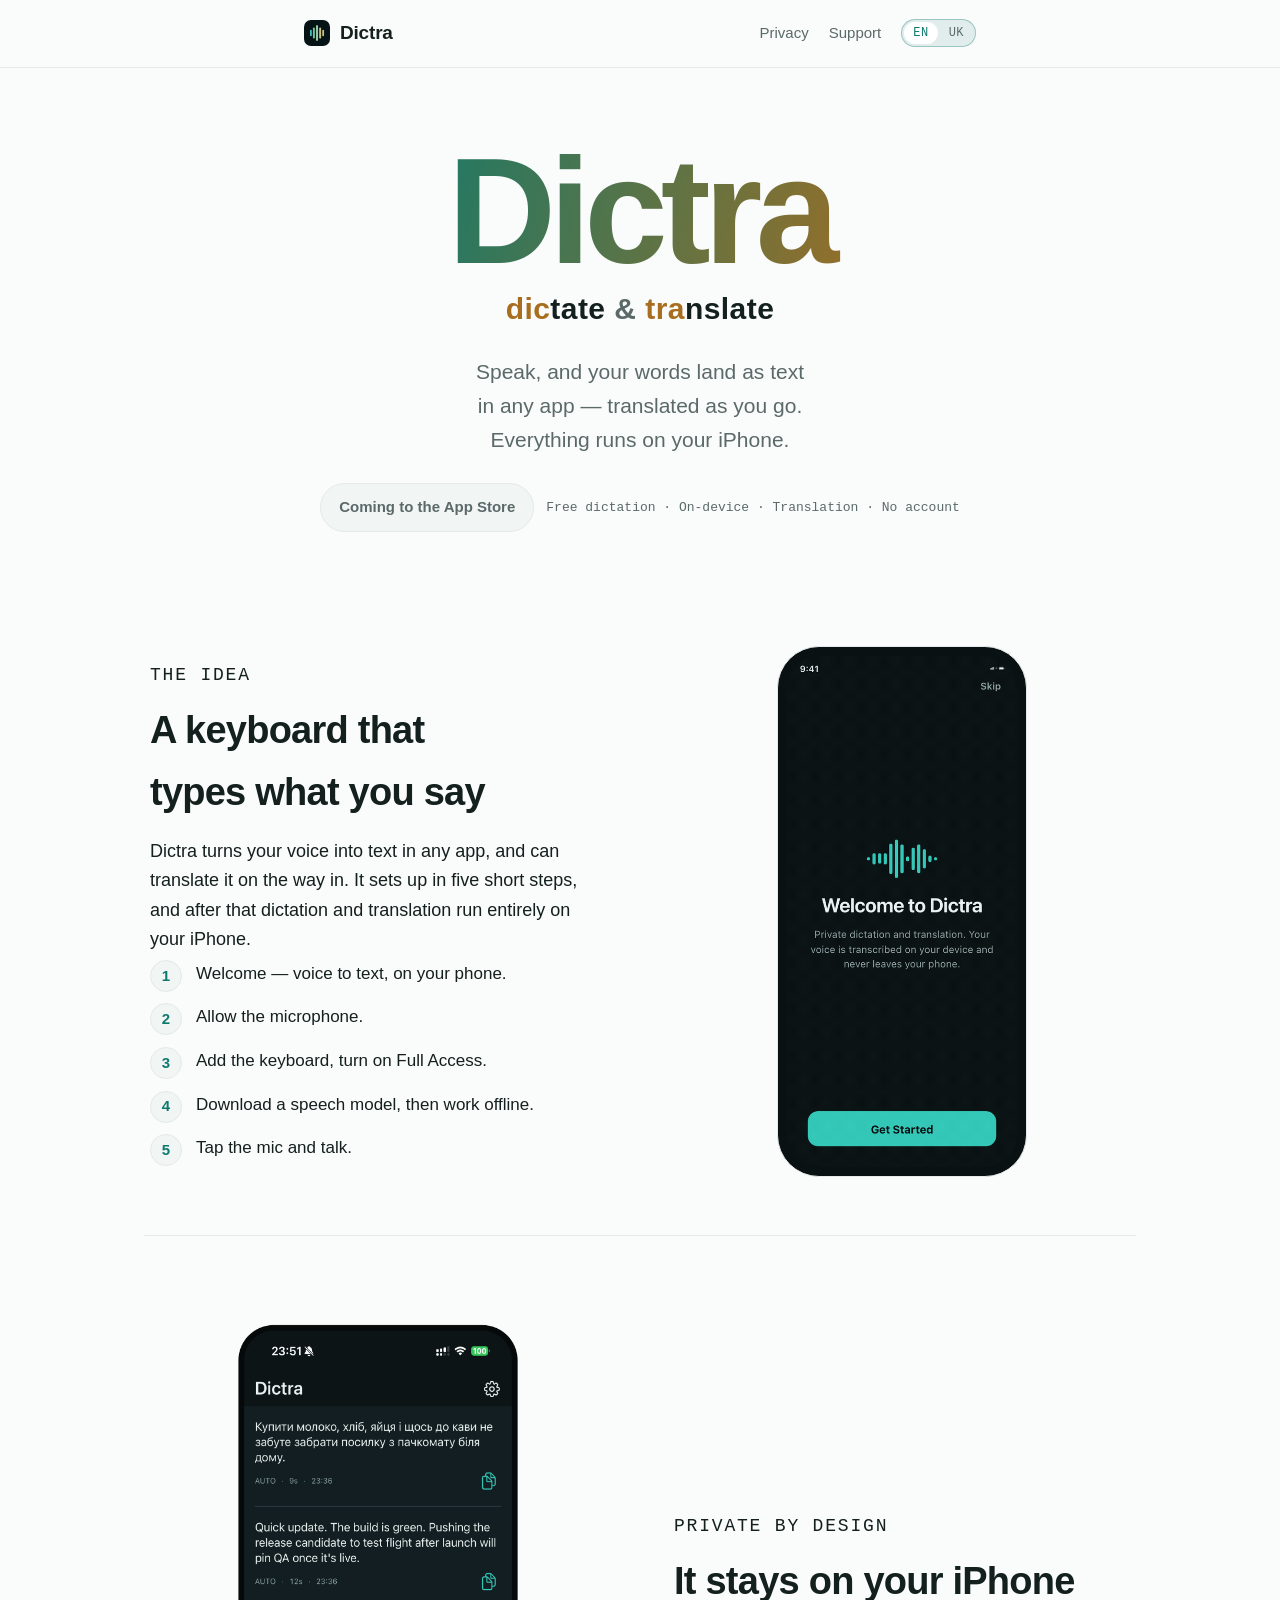
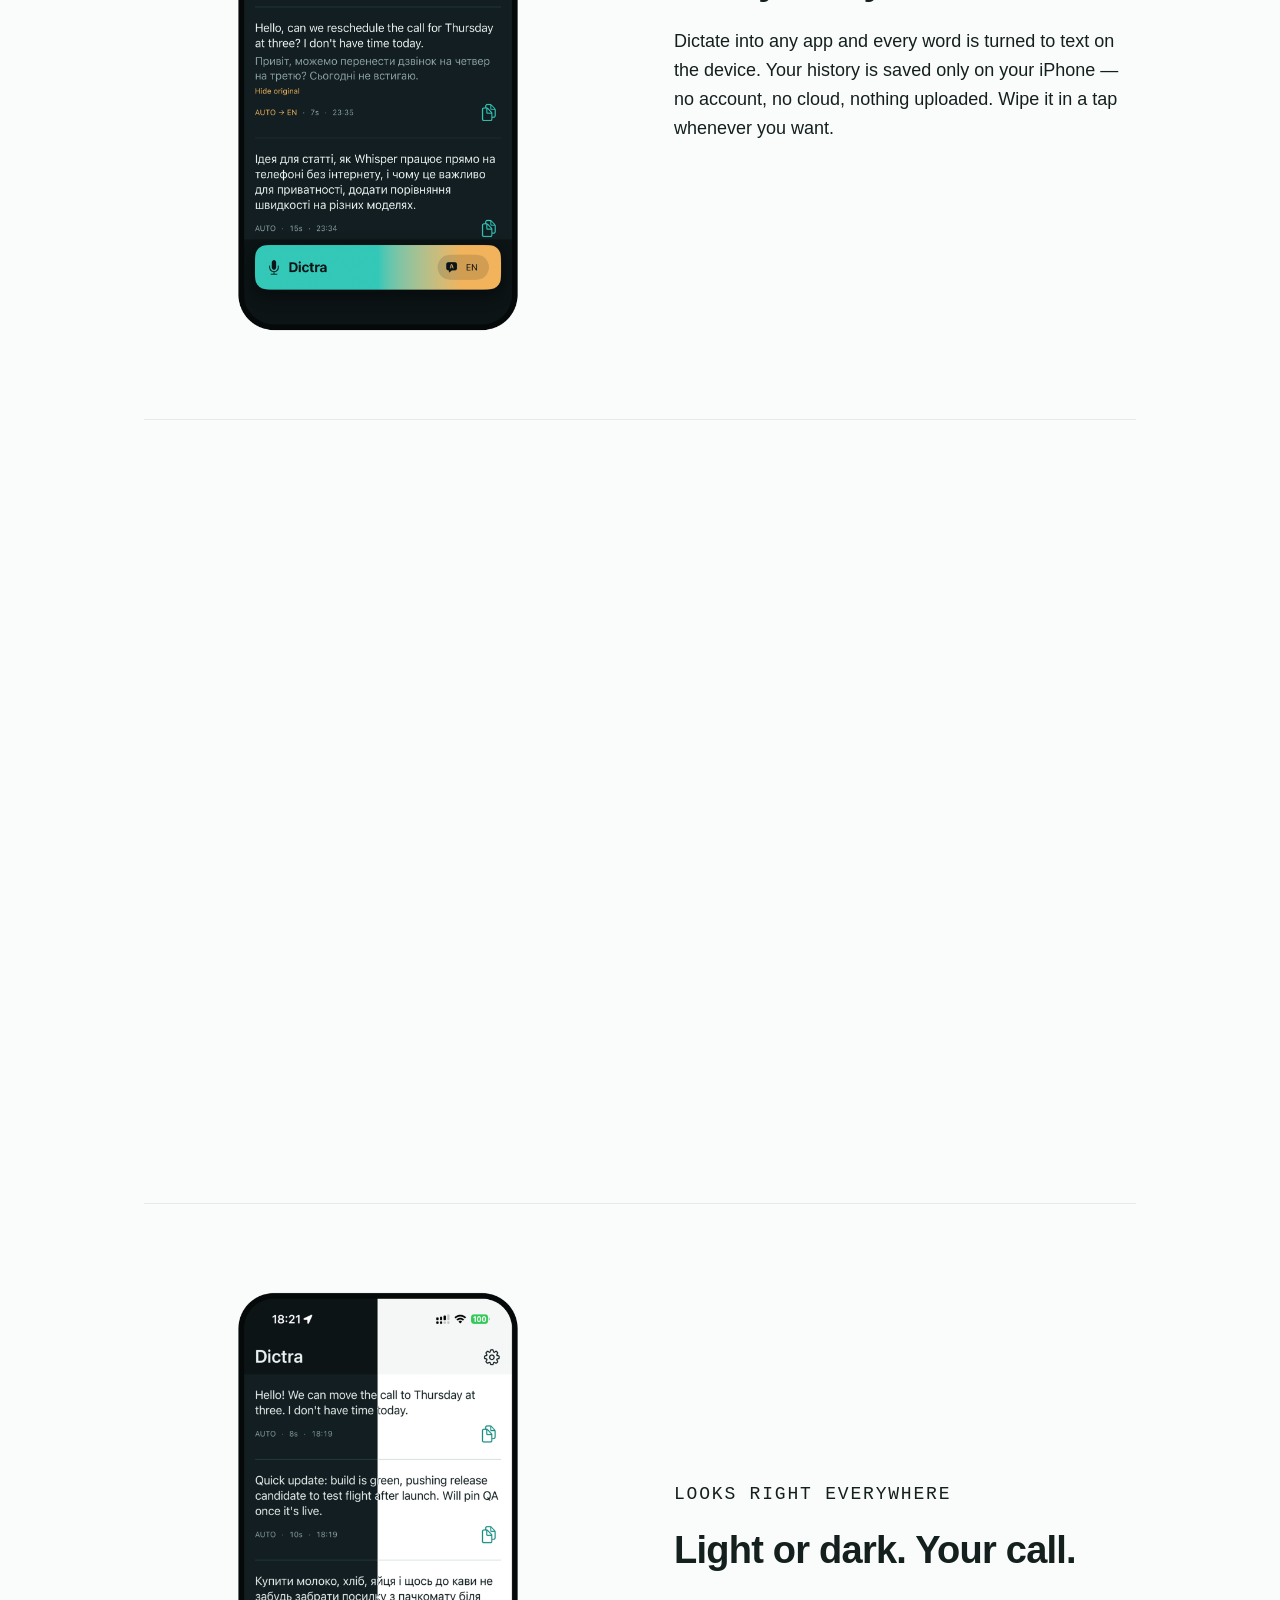
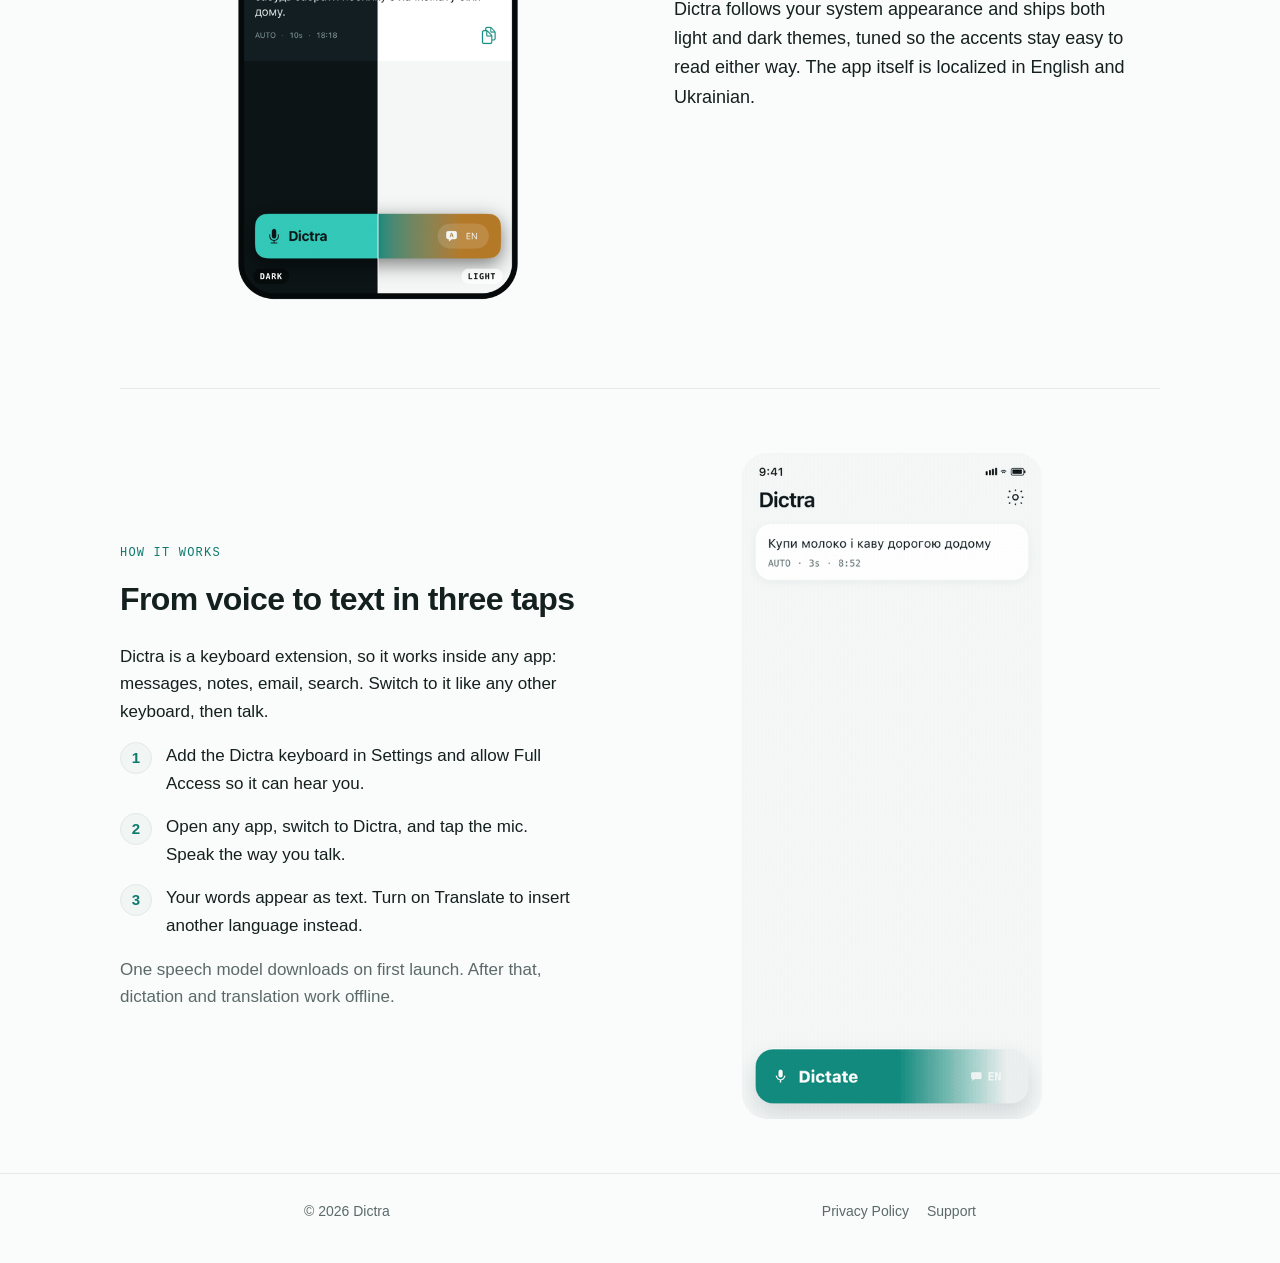
==== commit 9b65c952: "Change the hero subtitle to "dictate & translate" Replace the "talk, type, translate" hero tag with " ====
--- a/index.html
+++ b/index.html
@@ -34,7 +34,7 @@
     <section class="hero">
       <div class="wrap">
         <h1 class="wordmark reveal">Dictra</h1>
-        <p class="wordtag reveal" data-i18n="hero.tag">talk, type, <span class="tr">translate</span></p>
+        <p class="wordtag reveal" data-i18n="hero.tag"><span class="tr">dic</span>tate <span class="amp">&amp;</span> <span class="tr">tra</span>nslate</p>
         <p class="lede reveal" data-i18n="hero.lede">Speak, and your words land as text in any app — translated as you go. Everything runs on your iPhone.</p>
         <div class="cta-row reveal">
           <span class="pill" data-i18n="hero.pill">Coming to the App Store</span>
--- a/style.css
+++ b/style.css
@@ -227,6 +227,7 @@
   margin: 0 0 22px; color: var(--text);
 }
 .wordtag .tr { color: var(--meaning); }
+.wordtag .amp { color: var(--muted); font-weight: 550; }
 
 /* Feature rows — large screenshot beside its topic, alternating sides */
 .features .wrap, .howto .wrap { max-width: 1040px; }
